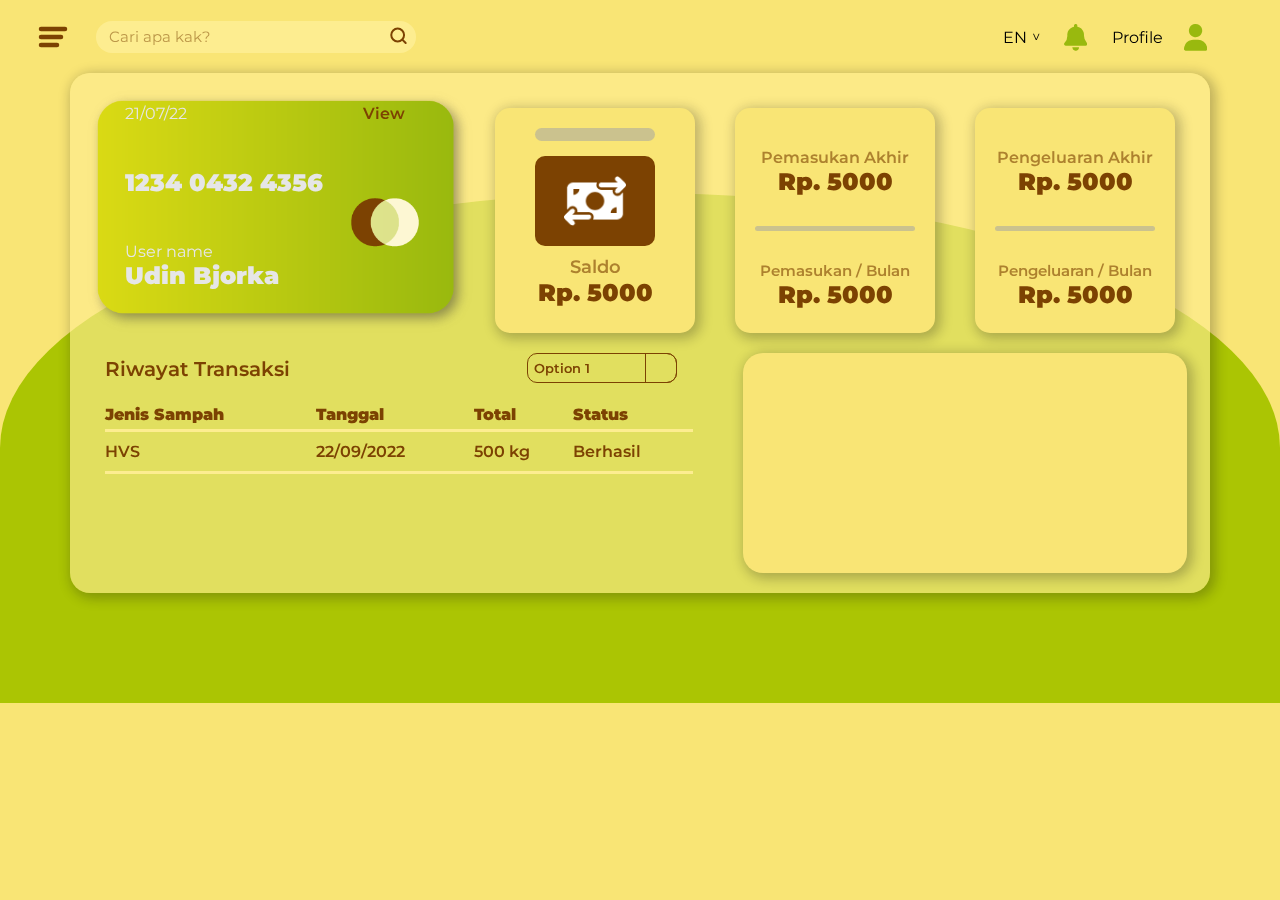
==== Coding/Dashboard/dashboard.html @ cef1a3d8 "Add files via upload" ====
<!DOCTYPE html>
<html lang="en">
  <head>
    <meta charset="UTF-8" />
    <meta http-equiv="X-UA-Compatible" content="IE=edge" />
    <meta name="viewport" content="width=device-width, initial-scale=1.0" />
    <title>Document</title>

    <link rel="stylesheet" href="css/dashboard.css" />
    <link
      rel="stylesheet"
      href="https://cdnjs.cloudflare.com/ajax/libs/font-awesome/6.2.0/css/all.min.css"
      integrity="sha512-xh6O/CkQoPOWDdYTDqeRdPCVd1SpvCA9XXcUnZS2FmJNp1coAFzvtCN9BmamE+4aHK8yyUHUSCcJHgXloTyT2A=="
      crossorigin="anonymous"
      referrerpolicy="no-referrer"
    />
  </head>
  <body>
    <div class="container">
      <div class="sidebar-outer" onclick="showSidebar(0)"></div>
      <nav class="sidebar">
        <div style="width: 100%; height: 100%; position: relative">
          <div class="sidebar-header">
            <div
              class="sidebar-logo"
              style="width: 80%; height: 80%; border: dashed 1pt #fded90"
            >
              Logo
            </div>
            <svg
              class="back-button"
              viewBox="0 0 128 128"
              onclick="showSidebar(0)"
            >
              <path d="M96 24 l-64 40 l64 40" />
            </svg>
          </div>
          <div class="sidebar-items-container">
            <div class="sidebar-items active">
              <a href="#"><div>Dashboard</div></a>
            </div>
            <div class="sidebar-items">
              <a href="#"><div>Setor Sampah</div></a>
            </div>
            <div class="sidebar-items">
              <a href="#"><div>Edukasi</div></a>
            </div>
          </div>
          <div class="sidebar-footer sidebar-items">
            <a href="#">
              <div style="height: 12pt; margin: 0 4pt">
                <svg
                  style="height: 100%"
                  xmlns="http://www.w3.org/2000/svg"
                  viewBox="0 0 17.22 15.07"
                >
                  <title>Asset 9</title>
                  <g id="Layer_2" data-name="Layer 2">
                    <g id="Layer_1-2" data-name="Layer 1">
                      <path
                        d="M13.49,8.61l0,.05c-.07.06-.15.11-.21.17-.73.73-1.46,1.47-2.2,2.2a1.06,1.06,0,0,0-.34,1,1,1,0,0,0,.74.83,1.05,1.05,0,0,0,1.12-.3l4.2-4.21a1.08,1.08,0,0,0,0-1.65L14.45,4.31,12.63,2.5A1.08,1.08,0,1,0,11.1,4l2.29,2.3.14.15H6.46a1.08,1.08,0,1,0,0,2.15h7ZM0,7.53v4.32a3.22,3.22,0,0,0,3.21,3.21H5.35A1.49,1.49,0,0,0,5.71,15a1.08,1.08,0,0,0-.31-2.1H3.28a1.07,1.07,0,0,1-1.13-1.13V3.28A1.08,1.08,0,0,1,3.29,2.15h2A1.08,1.08,0,1,0,5.33,0H3.23a3.31,3.31,0,0,0-.55.05A3.21,3.21,0,0,0,0,3.26Z"
                        fill="#fded90"
                      />
                      <path
                        d="M13.49,8.61h-7a1.08,1.08,0,1,1,0-2.15h7.07l-.14-.15L11.1,4A1.08,1.08,0,1,1,12.63,2.5l1.82,1.81L16.83,6.7a1.08,1.08,0,0,1,0,1.65l-4.2,4.21a1.05,1.05,0,0,1-1.12.3,1,1,0,0,1-.74-.83,1.06,1.06,0,0,1,.34-1c.74-.73,1.47-1.47,2.2-2.2.06-.06.14-.11.21-.17Z"
                        fill="#fded90"
                      />
                      <path
                        d="M0,7.53V3.26A3.21,3.21,0,0,1,2.68.05a3.31,3.31,0,0,1,.55,0h2.1a1.08,1.08,0,1,1,0,2.15h-2A1.08,1.08,0,0,0,2.15,3.28v8.5a1.07,1.07,0,0,0,1.13,1.13H5.4A1.08,1.08,0,0,1,5.71,15a1.49,1.49,0,0,1-.36.05H3.21A3.22,3.22,0,0,1,0,11.85Z"
                        fill="#fded90"
                      />
                    </g>
                  </g>
                </svg>
              </div>
              <div>Log Out</div>
            </a>
          </div>
        </div>
      </nav>
      <div class="header">
        <div
          class="hamburger header-content row"
          style="justify-content: flex-start"
        >
          <svg
            class="hamburger-button"
            viewBox="0 0 128 128"
            onclick="showSidebar(1)"
          >
            <path d="M 16 32 h96" />
            <path d="M 16 64 h80" />
            <path d="M 16 96 h64" />
          </svg>
          <div class="header-search row inactive">
            <input
              style="width: 100%; height: 100%"
              placeholder="Cari apa kak?"
            />
            <div
              style="height: calc(100% - 8pt); margin: 4pt 6pt 4pt 0"
              onclick="showSearchBar(1)"
            >
              <svg
                viewBox="0 16 128 128"
                style="
                  height: 100%;
                  stroke: #7c4202;
                  stroke-width: 12;
                  stroke-linecap: round;
                  fill: #fded90;
                "
              >
                <path d="M112 112 l-32 -32" />
                <circle cx="50%" cy="50%" r="30%" />
              </svg>
            </div>
          </div>
          <div
            class="header-search-outer"
            style="width: 100%; height: 100%; position: fixed; top: 0; left: 0"
            onclick="showSearchBar(0)"
          ></div>
        </div>
        <div
          class="user-settings header-content row"
          style="justify-content: flex-end; padding-right: 28pt"
        >
          <div class="lang" style="height: min-content; display: flex">
            <div>EN</div>
            <div style="font-size: 9pt">v</div>
          </div>
          <div class="small-icon">
            <svg xmlns="http://www.w3.org/2000/svg" viewBox="0 0 15.75 18">
              <title>lonceng</title>
              <g id="Layer_2" data-name="Layer 2">
                <g id="Layer_1-2" data-name="Layer 1">
                  <path
                    d="M15.75,13.29v.42a1.27,1.27,0,0,1-1.42.92H1.3a1.08,1.08,0,0,1-.18,0,1.12,1.12,0,0,1-1.07-.78.5.5,0,0,0,0-.13v-.42a2.11,2.11,0,0,1,.51-.8A6.72,6.72,0,0,0,2.25,7.85a9.92,9.92,0,0,1,0-1.09A5.51,5.51,0,0,1,5.66,2.15a10.71,10.71,0,0,1,1.09-.38V1.1A1,1,0,0,1,7.12.3,3.55,3.55,0,0,1,7.66,0h.43s0,0,.05,0A1.12,1.12,0,0,1,9,1.17v.62l.13,0a5.55,5.55,0,0,1,4.06,3.65,6.53,6.53,0,0,1,.31,2.4,6.69,6.69,0,0,0,1.74,4.61A2.11,2.11,0,0,1,15.75,13.29Z"
                    fill="#99b90e"
                  />
                  <path
                    d="M7.59,18l-.4-.11a2.23,2.23,0,0,1-1.56-2v-.16h4.5A2.27,2.27,0,0,1,8.27,18a.35.35,0,0,0-.11,0Z"
                    fill="#99b90e"
                  />
                </g>
              </g>
            </svg>
          </div>
          <div style="height: min-content">Profile</div>
          <div class="small-icon">
            <svg xmlns="http://www.w3.org/2000/svg" viewBox="0 0 14 16.01">
              <title>profil</title>
              <g id="Layer_2" data-name="Layer 2">
                <g id="Layer_1-2" data-name="Layer 1">
                  <path
                    d="M0,14.66c.05-.29.09-.59.15-.88A5.56,5.56,0,0,1,4.59,9.59a8,8,0,0,1,1-.09H8.44a5.55,5.55,0,0,1,5.38,4.18c.07.28.1.57.15.86l0,.15v.56a1.06,1.06,0,0,1-1.17.76C8.91,16,5,16,1.08,16H.89a.93.93,0,0,1-.79-.51,2.44,2.44,0,0,1-.1-.24Z"
                    fill="#99b90e"
                  />
                  <path
                    d="M7.34,0a8.41,8.41,0,0,1,.87.19A4,4,0,1,1,6.55,0l.11,0Z"
                    fill="#99b90e"
                  />
                </g>
              </g>
            </svg>
          </div>
        </div>
      </div>
      <div class="content">
        <div class="rounded-background">
          <div class="wrap-content">
            <div class="row-1">
              <div class="card-rekening">
                <img src="img/Asset 3.png" alt="" id="img-rekening" />
                <div class="tanggal rek-text">
                  21/07/22
                  <a href="#rekening">View</a>
                </div>
                <div class="no-rekening rek-text">1234 0432 4356</div>
                <div class="title-username rek-text">User name</div>
                <div class="username rek-text">Udin Bjorka</div>
              </div>
              <div class="three-card">
                <div class="card-saldo card-item">
                  <div class="line-card-weight"></div>
                  <a href="#saldo">
                    <div class="wrap-icon">
                      <img src="img/Asset 8.png" alt="" />
                    </div>
                  </a>
                  <div class="title">Saldo</div>
                  <div class="saldo">Rp. 5000</div>
                </div>
                <div class="flexible">
                  <div class="card-masuk card-item">
                    <div class="title">Pemasukan Akhir</div>
                    <div class="saldo">Rp. 5000</div>
                    <div class="line-card"></div>
                    <div class="title">Pemasukan / Bulan</div>
                    <div class="saldo">Rp. 5000</div>
                  </div>
                  <div class="card-keluar card-item">
                    <div class="title">Pengeluaran Akhir</div>
                    <div class="saldo">Rp. 5000</div>
                    <div class="line-card"></div>
                    <div class="title">Pengeluaran / Bulan</div>
                    <div class="saldo">Rp. 5000</div>
                  </div>
                </div>
              </div>
            </div>
            <div class="row-2">
              <div class="wrap-riwayat">
                <div class="wrap-riwayat-header">
                  <div class="title-riwayat">Riwayat Transaksi</div>
                  <div class="filter">
                    <div class="box">
                      <select>
                        <option>Option 1</option>
                        <option>Option 2</option>
                        <option>Option 3</option>
                        <option>Option 4</option>
                        <option>Option 5</option>
                      </select>
                    </div>
                    <i class="fa-solid fa-arrow-down-a-z filter-icon"></i>
                  </div>
                </div>
                <div class="tables-content">
                  <table>
                    <tr>
                      <th>Jenis Sampah</th>
                      <th>Tanggal</th>
                      <th>Total</th>
                      <th>Status</th>
                      <th></th>
                    </tr>
                    <tr>
                      <td>
                        <i class="fa-solid fa-circle"></i>
                        HVS
                      </td>
                      <td>22/09/2022</td>
                      <td>500 kg</td>
                      <td>Berhasil</td>
                      <td><i class="fa-solid fa-ellipsis-vertical"></i></td>
                    </tr>
                  </table>
                </div>
              </div>
              <div class="grafik"></div>
            </div>
          </div>
        </div>
      </div>
    </div>
  </body>
  <script type="text/javascript">
    function showSidebar(state) {
      doc1 = document.getElementsByClassName("sidebar-outer")[0];
      doc2 = document.getElementsByClassName("sidebar")[0];
      if (state) {
        doc1.classList.add("active");
        doc2.classList.add("active");
      } else {
        doc1.classList.remove("active");
        doc2.classList.remove("active");
      }
    }
    function showSearchBar(state) {
      if (state) {
        if (
          document
            .getElementsByClassName("header-search")[0]
            .classList.contains("inactive") &&
          window.innerHeight < 768
        ) {
          document
            .getElementsByClassName("header-search")[0]
            .classList.remove("inactive");
          document
            .getElementsByClassName("header-search-outer")[0]
            .classList.add("active");
        }
      } else {
        document
          .getElementsByClassName("header-search")[0]
          .classList.add("inactive");
        document
          .getElementsByClassName("header-search-outer")[0]
          .classList.remove("active");
      }
    }
  </script>
</html>
---- Coding/Dashboard/css/dashboard.css ----
@import url('https://fonts.googleapis.com/css2?family=Montserrat:wght@400;600;700&display=swap');

:root {
    --header-height: 48pt;
    --header-font-size: 12pt;
}

* {
    margin: 0;
    padding: 0;
    box-sizing: border-box;
    font-family: 'Montserrat';
}

html,
body {
    height: 100%;
    overflow: hidden;
}

::placeholder {
    /* Chrome, Firefox, Opera, Safari 10.1+ */
    color: #7c4202;
    opacity: 50%;
}

:-ms-input-placeholder {
    /* Internet Explorer 10-11 */
    color: #7c4202;
    opacity: 50%;
}

::-ms-input-placeholder {
    /* Microsoft Edge */
    color: #7c4202;
    opacity: 50%;
}

.container {
    width: 100%;
    height: 100%;
    background: #f9e575;
}

.row {
    display: flex;
}

.header {
    width: 100%;
    height: calc(var(--header-height) - 8pt);
    padding: 16pt 16pt 0 16pt;
    display: flex;
    z-index: 20;
    overflow: hidden;
    position: relative;
}

.header .hamburger {
    z-index: 25 !important;
}

.header .header-content {
    height: 100%;
    width: 100%;
    display: flex;
    z-index: 20;
}

.header .row {
    align-items: center;
}

.header .user-settings {
    height: 24pt;
    position: absolute;
}

.header .user-settings div {
    margin: 0 8pt;
}

.header .user-settings .lang div {
    margin: 0 2pt;
}

.hamburger-button {
    margin-right: 8pt;
    width: var(--header-height);
    height: 100%;
    stroke: #7c4202;
    stroke-width: 18;
    stroke-linecap: round;
    cursor: pointer;
}

.header .header-search {
    width: 240pt;
    height: 100%;
    font-weight: 100;
    background: #fded90;
    border-radius: 12pt;
    overflow: hidden;
    font-size: var(--header-font-size);
    z-index: 25;
    justify-content: flex-end;
    transition: width 0.5s;
}

.header-search.inactive {
    width: 24pt;
}

.header-search input {
    color: #7c4202;
    padding: 0 10pt;
    font-size: 11pt;
    background: none;
    border: none;
}

.header-search input:focus {
    outline: none;
    background: none;
    border: none;
}

.header-search-outer {
    display: none;
}

.header-search-outer.active {
    display: initial;
}

.sidebar-outer {
    width: 100%;
    height: 100%;
    position: fixed;
    top: 0;
    left: 0;
    z-index: 0;
    backdrop-filter: blur(2px);
}

.sidebar-outer.active {
    z-index: 50;
}

.sidebar {
    width: 240pt;
    height: 100%;
    position: fixed;
    left: 0;
    z-index: 60;
    transform: translateX(-100%);
    transition: transform 0.3s;
    background: #7c4202;
    font-weight: 600;
}

.sidebar.active {
    transform: translateX(0);
}

.sidebar-header {
    height: 64pt;
    padding: 8pt 16pt;
    display: flex;
    justify-content: space-between;
    align-items: center;
}

.sidebar-items-container {
    padding: 48pt 0;
}

.sidebar-items {
    width: 100%;
    height: 48pt;
    font-size: 14pt;
    color: rgba(253, 236, 144, 80%);
    transition: color, background 0.2s;
}

.sidebar-items-container .sidebar-items:hover {
    color: rgba(253, 236, 144, 100%);
}

.sidebar-items-container .sidebar-items.active {
    color: rgba(253, 236, 144, 100%);
    border-left: solid 6pt #9aaf3e;
}

.sidebar-items-container a,
.sidebar-footer a {
    width: 100%;
    height: 100%;
    padding: 0 16pt 0 48pt;
    text-align: center;
    display: flex;
    align-items: center;
    color: inherit;
}

.sidebar-footer a {
    justify-content: flex-end;
}

.sidebar-footer {
    position: absolute;
    bottom: 0;
    background: #7c4202;
    font-size: 11pt;
    color: #fded90;
    border-top: dashed 1pt #fded90;
}

.sidebar .back-button {
    height: 18pt;
    fill: none;
    stroke: #fded90;
    stroke-width: 14;
    stroke-linecap: round;
    cursor: pointer;
    /*
				position: absolute; left: calc(100% - 12pt);
				transform: translateX(-100%);*/
}

a {
    text-decoration: none;
    -webkit-tap-highlight-color: transparent;
}

.small-icon {
    width: 20pt;
    height: 20pt;
    margin: 0 6pt;
    border-radius: 2pt;
}

.small-icon svg {
    height: 100%;
}

.rounded-background {
    width: 100%;
    height: 510px;
    top: 0;
    background: #abc503;
    padding: 70px;
    border-radius: 500% 500% 0px 0px;
    transform: translateY(140px);
}

.wrap-content {
    display: flex;
    flex-direction: column;
    width: 100%;
    height: 520px;
    background: rgb(253, 237, 144, 0.65);
    transform: translateY(-190px);
    border-radius: 20px;
    padding: 15px;
    box-shadow: 3px 3px 12px 3px rgba(20, 20, 20, 0.25);
}

.row-1 {
    display: flex;
    justify-content: space-between;
}

.three-card {
    display: flex;
    width: 100%;
}

.card-rekening {
    width: 55%;
}

.rek-text {
    display: flex;
    margin-left: 40px;
    color: #e6e6e6;
}

#img-rekening {
    width: 100%;
}

.tanggal {
    display: flex;
    justify-content: space-between;
    font-size: 16px;
    margin-top: -235px;
    font-weight: 400;
}

.tanggal a {
    margin-right: 70px;
    color: #7c4202;
    font-weight: 600;
}

.no-rekening {
    font-size: 24px;
    font-weight: 900;
    margin-top: 45px;
}

.title-username {
    font-size: 16px;
    margin-top: 45px;
    font-weight: 400;
}

.username {
    font-size: 24px;
    font-weight: 900;
}

.card-item {
    width: 200px;
    margin: 0 20px;
    background: #f9e575;
}

.card-item:nth-child(1) {
    border-radius: 15px;
    box-shadow: 3px 3px 12px 3px rgba(20, 20, 20, 0.25);
    transform: translateY(20px);
}

.card-item:nth-child(2) {
    border-radius: 15px;
    box-shadow: 3px 3px 12px 3px rgba(20, 20, 20, 0.25);
    transform: translateY(20px);
}

.card-item:nth-child(3) {
    border-radius: 15px;
    box-shadow: 3px 3px 12px 3px rgba(20, 20, 20, 0.25);
    transform: translateY(20px);
}

.card-item:nth-child(4) {
    border-radius: 15px;
    box-shadow: 3px 3px 12px 3px rgba(20, 20, 20, 0.25);
    transform: translateY(20px);
}

.card-saldo {
    display: flex;
    flex-direction: column;
    padding-left: 40px;
    padding-right: 40px;
    padding-top: 20px;
    padding-bottom: 0px;
    height: 225px;
}

.card-masuk {
    display: flex;
    flex-direction: column;
    padding: 20px;
}

.card-keluar {
    display: flex;
    flex-direction: column;
    padding: 20px;
}

.line-card-weight {
    width: 100%;
    height: 13px;
    background: #cbc28e;
    margin-bottom: 15px;
    border-radius: 10px;
}

.wrap-icon {
    width: 100%;
    height: 90px;
    display: flex;
    justify-content: center;
    background: #7c4202;
    border-radius: 10px;
    margin-bottom: 10px;
    padding: 20px;
    cursor: pointer;
}

.flexible {
    display: flex;
}

.title {
    font-size: 18px;
    font-weight: 600;
    color: rgb(124, 66, 2, 0.61);
    text-align: center;
}

.title:nth-child(1) {
    font-size: 16px;
    margin-top: 20px;
}

.title:nth-child(4) {
    font-size: 15px;
}

.saldo {
    font-size: 24px;
    font-weight: 900;
    color: #7c4202;
    text-align: center;
}

.line-card {
    width: 100%;
    height: 5px;
    margin: 30px 0;
    border-radius: 20px;
    background: #cbc28e;
}

.row-2 {
    display: flex;
}

.wrap-riwayat {
    width: 53%;
    margin-right: 40px;
}

.wrap-riwayat-header {
    width: 100%;
    display: flex;
    justify-content: space-between;
    margin-top: 40px;
    margin-left: 20px;
}

.filter {
    display: flex;
}

.title-riwayat {
    font-size: 20px;
    font-weight: 600;
    margin: 4px 0;
    color: #7c4202;
}

.box {
    position: relative;
}

.box select {
    background: transparent;
    border: 1px solid #7c4202;
    border-radius: 10px;
    color: #7c4202;
    padding: 6px;
    width: 150px;
    -webkit-appearance: none;
    outline: none;
    font-family: 'Montserrat', sans-serif;
    font-weight: 600;
}

.box::before {
    content: "\f107";
    font-family: FontAwesome;
    position: absolute;
    top: 0;
    right: 0;
    width: 20%;
    height: 28px;
    text-align: center;
    font-size: 16px;
    line-height: 28px;
    border: 1px solid #7c4202;
    border-radius: 0 10px 10px 0;
    color: #7c4202;
    pointer-events: none;
}

.box:hover::before {
    background: #7c4202;
    color: #f9e575;
}

.box select option {
    padding: 30px;
}

.filter-icon {
    font-size: 22px;
    margin: 4px 8px;
    color: #7c4202;
}

.tables-content {
    width: 100%;
}

table {
    width: 100%;
    margin-top: 20px;
    margin-left: 20px;
    border-collapse: collapse;
}

th {
    text-align: left;
    padding-bottom: 5px;
    border-bottom: 3px solid #fded90;
    color: #7c4202;
    font-weight: 900;
}

td {
    padding: 10px 0;
    border-bottom: 3px solid #fded90;
    color: #7c4202;
    font-weight: 600;
}

.grafik {
    width: 40%;
    height: 220px;
    background: #f9e575;
    border-radius: 20px;
    margin-top: 40px;
    margin-left: 30px;
    box-shadow: 3px 3px 12px 3px rgba(20, 20, 20, 0.25);
}

@media screen and (max-width: 1024px) {
    .rounded-background {
        padding: 50px;
    }

    .wrap-content {
        height: 440px;
        transform: translateY(-180px);
    }

    .tanggal {
        font-size: 13px;
        /* margin-top: -180px; */
        margin-top: -56%;
    }

    .tanggal a {
        margin-right: 50px;
    }

    .no-rekening {
        font-size: 20px;
        margin-top: 30px;
    }

    .title-username {
        font-size: 13px;
        margin-top: 30px;
    }

    .username {
        font-size: 20px;
    }

    .card-item {
        width: 147px;
    }

    .card-item:nth-child(1) {
        transform: translateY(10px);
    }

    .card-item:nth-child(2) {
        transform: translateY(10px);
    }

    .card-item:nth-child(3) {
        transform: translateY(10px);
    }

    .card-item:nth-child(4) {
        transform: translateY(10px);
    }

    .card-saldo {
        padding: 20px 30px;
        height: 180px;
    }

    .card-masuk {
        padding: 10px;
    }

    .card-keluar {
        padding: 10px;
    }

    .line-card-weight {
        height: 8px;
        margin-bottom: 12px;
    }

    .wrap-icon {
        height: 70px;
        padding: 15px;
    }

    .title {
        font-size: 14px;
    }

    .title:nth-child(1) {
        font-size: 12px;
    }

    .title:nth-child(4) {
        font-size: 11px;
    }

    .saldo {
        font-size: 16px;
    }

    .line-card {
        margin: 25px 0;
    }

    .wrap-riwayat-header {
        width: 100%;
        margin-left: 20px;
    }

    .filter {
        display: flex;
    }

    .title-riwayat {
        font-size: 18px;
        margin: 4px 0;
    }

    .box select {
        padding: 5px;
        width: 130px;
    }

    .box::before {
        height: 26px;
        line-height: 26px;
        pointer-events: none;
    }

    .filter-icon {
        font-size: 18px;
        margin: 4px 8px;
        color: #7c4202;
    }

    .wrap-riwayat {
        margin-right: 30px;
    }

    .tables-content {
        width: 100%;
    }

    table {
        margin-left: 20px;
    }

    th {
        font-size: 14px;
    }

    td {
        font-size: 14px;
    }

    .grafik {
        height: 180px;
    }
}

@media screen and (min-width: 769px) {

    .header .header-content {
        width: 50%;
    }

    .header .user-settings {
        position: unset;
    }

    .header-search.inactive {
        width: 240pt;
    }

    
}

@media screen and (max-width: 768px) {
    body {
        height: 100%;
        overflow: auto;
    }

    .container {
        height: 150%;
    }

    .row-1 {
        flex-direction: column;
    }

    .rounded-background {
        height: 750px;
        transform: translateY(300px);
    }

    .wrap-content {
        height: 850px;
        transform: translateY(-180px);
    }

    .card-rekening {
        width: 400px;
        /* margin-top: -150px; */
        margin-top: -25%;
        /* margin-left: 130px; */
        margin-left: 20%;
        margin-bottom: 50px;
    }

    .card-item {
        display: flex;
        width: 40%;
    }

    .flexible {
        display: flex;
        width: 100%;
    }

    .tanggal {
        display: flex;
        justify-content: space-between;
        font-size: 14px;
        margin-top: -225px;
        font-weight: 400;
    }

    .tanggal a {
        margin-right: 70px;
        color: #7c4202;
        font-weight: 600;
    }

    .no-rekening {
        font-size: 22px;
        font-weight: 900;
        margin-top: 45px;
    }

    .title-username {
        font-size: 14px;
        margin-top: 45px;
        font-weight: 400;
    }

    .username {
        font-size: 22px;
    }

    .card-saldo {
        padding: 15px 25px;
        height: 220px;
    }

    .card-masuk {
        /* justify-content: center; */
        padding: 20px;
    }

    .card-keluar {
        /* justify-content: center; */
        padding: 20px;
    }

    .line-card-weight {
        height: 10px;
        margin-bottom: 25px;
    }

    .wrap-icon {
        padding: 10px;
        width: 70%;
        margin-left: 15%;
        cursor: pointer;
    }

    .title {
        font-size: 16px;
    }

    .title:nth-child(1) {
        font-size: 13px;
    }

    .title:nth-child(4) {
        font-size: 12px;
    }

    .saldo {
        font-size: 18px;
    }

    .line-card {
        width: 100%;
        height: 6px;
        margin: 20px 0;
        border-radius: 20px;
        background: #cbc28e;
    }

     .row-2 {
        flex-direction: column-reverse;
    }

    .grafik {
        width: 90%;
        height: 250px;
        margin-right: 50px;
    }

    .tables-content {
        width: 95%;
    }

    .wrap-riwayat {
        width: 100%;
    }

    .wrap-riwayat-header {
        width: 95%;
    }
}

@media screen and (max-width: 425px) {
    body {
        height: 100%;
        overflow-x: hidden;
    }

    .rounded-background {
        padding: 0;
        height: 1300px;
        border-radius: 250px 250px 0 0;
        transform: translateY(300px);
    }
    
    .wrap-content {
        height: 1440px;
        border-radius: 100px 100px 0 0;
        transform: translateY(-140px);
    }

    .card-rekening {
        width: 350px;
        margin-left: 8%;
        margin-top: -35%;
    }

    .tanggal {
        font-size: 13px;
        margin-top: -195px;
    }

    .tanggal a {
        margin-right: 50px;
    }

    .no-rekening {
        font-size: 21px;
        margin-top: 37px;
    }

    .title-username {
        font-size: 13px;
        margin-top: 37px;
    }

    .username {
        font-size: 21px;
    }

    .three-card {
        width: 100%;
        flex-direction: column;
    }
    
    .card-item {
        display: flex;
        width: 40%;
        height: 220px;
        margin-bottom: 20px;
    }

    .card-saldo {
        margin-left: 120px;
    }

    .flexible {
        display: flex;
        width: 100%;
    }
}
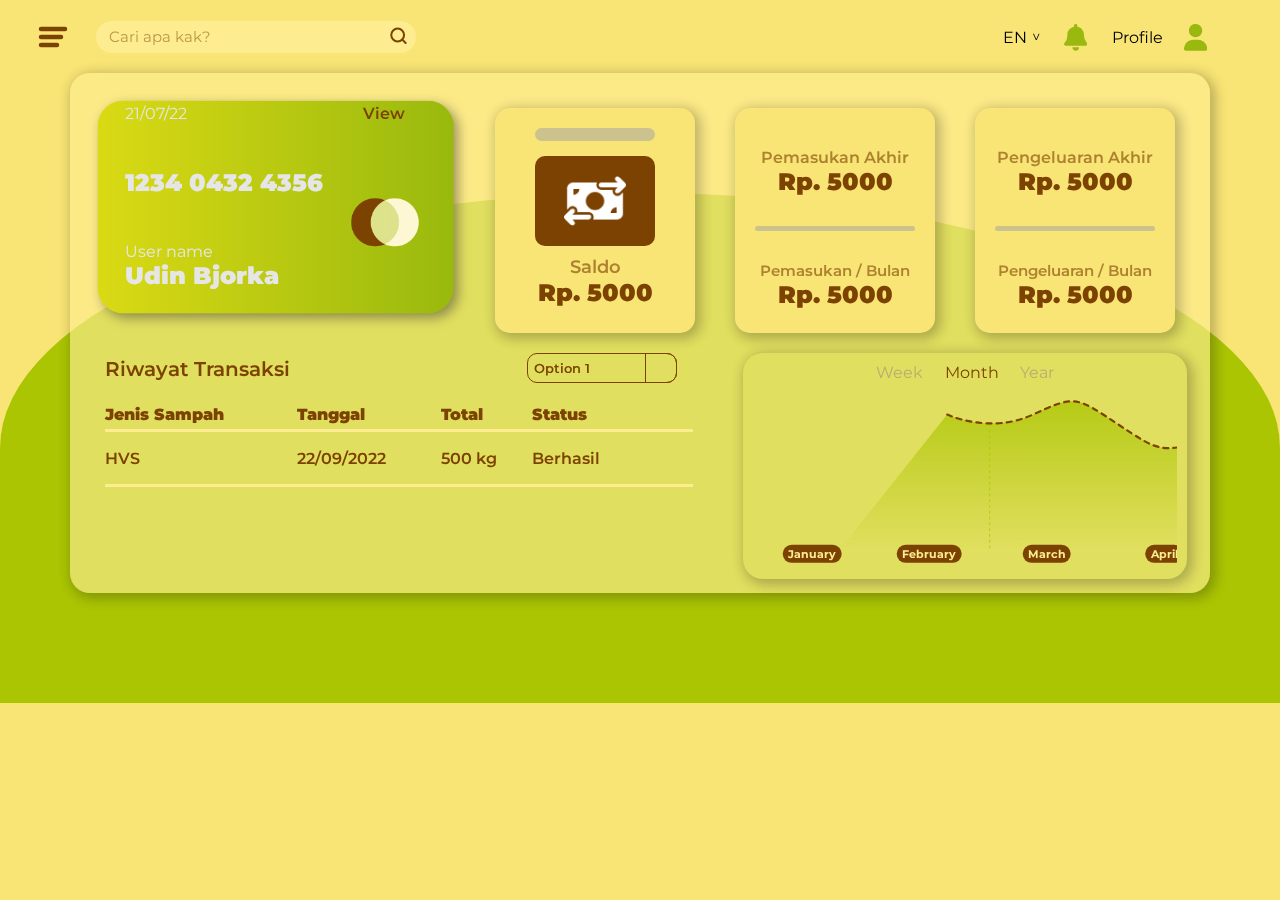
==== commit a14aacca: "Add files via upload" ====
--- a/Coding/Dashboard/dashboard.html
+++ b/Coding/Dashboard/dashboard.html
@@ -14,6 +14,80 @@
       crossorigin="anonymous"
       referrerpolicy="no-referrer"
     />
+
+    <style>
+      #the-graph svg {
+        width: 100%;
+        height: 100%;
+        fill: none;
+      }
+      #the-graph {
+        /* width: 512px;
+        height: 206px; */
+        width: 100%;
+        height: 90%;
+      }
+      #the-graph-time {
+        width: 100%;
+      }
+      #the-graph-time div {
+        color: #baad70;
+        padding: 0 8pt;
+        cursor: pointer;
+      }
+      #the-graph-time div.active {
+        color: #7c4202;
+      }
+
+      .dropbtn {
+        background-color: transparent;
+        /* color: white; */
+        color: #7c4202;
+        padding: 16px;
+        font-size: 16px;
+        border: none;
+        cursor: pointer;
+      }
+
+      .dropbtn:hover,
+      .dropbtn:focus {
+        background-color: none;
+      }
+
+      .dropdown {
+        position: relative;
+        display: inline-block;
+      }
+
+      .dropdown-content {
+        display: none;
+        position: absolute;
+        min-width: 160px;
+        overflow: auto;
+        border-radius: 10px;
+        background-color: #7c4202;
+        box-shadow: 0px 8px 16px 0px rgba(0, 0, 0, 0.2);
+        right: 0;
+        z-index: 1;
+      }
+
+      .dropdown-content a {
+        font-size: 12px;
+        color: white;
+        padding: 12px 16px;
+        text-decoration: none;
+        display: block;
+      }
+
+      .dropdown a:hover {
+        background-color: whitesmoke;
+        color: #7c4202;
+      }
+
+      .show {
+        display: block;
+      }
+    </style>
   </head>
   <body>
     <div class="container">
@@ -40,14 +114,14 @@
               <a href="#"><div>Dashboard</div></a>
             </div>
             <div class="sidebar-items">
-              <a href="#"><div>Setor Sampah</div></a>
+              <a href="../Transaksi/transaksi.html"><div>Setor Sampah</div></a>
             </div>
             <div class="sidebar-items">
-              <a href="#"><div>Edukasi</div></a>
+              <a href="../Edukasi/edukasi.html"><div>Edukasi</div></a>
             </div>
           </div>
           <div class="sidebar-footer sidebar-items">
-            <a href="#">
+            <a href="../Home/home.html">
               <div style="height: 12pt; margin: 0 4pt">
                 <svg
                   style="height: 100%"
@@ -244,18 +318,42 @@
                       <td>22/09/2022</td>
                       <td>500 kg</td>
                       <td>Berhasil</td>
-                      <td><i class="fa-solid fa-ellipsis-vertical"></i></td>
+                      <td>
+                        <!-- <div class="dropdown">
+                          <button onclick="myFunction()" class="dropbtn">
+                            Dropdown
+                          </button>
+                          <div id="myDropdown" class="dropdown-content">
+                            <a href="#home">Home</a>
+                            <a href="#about">About</a>
+                            <a href="#contact">Contact</a>
+                          </div>
+                        </div> -->
+
+                        <div class="dropdown">
+                          <button onclick="myFunction()" class="dropbtn">
+                            <i class="fa-solid fa-ellipsis-vertical"></i>
+                          </button>
+                          <div id="myDropdown" class="dropdown-content">
+                            <a href="#selengkapnya">Selengkapnya</a>
+                            <a href="#report_transaksi">Report Transaksi</a>
+                          </div>
+                        </div>
+                      </td>
                     </tr>
                   </table>
                 </div>
               </div>
-              <div class="grafik"></div>
+              <div class="grafik">
+                <div id="the-graph"></div>
+              </div>
             </div>
           </div>
         </div>
       </div>
     </div>
   </body>
+  <script type="text/javascript" src="js/graph.js"></script>
   <script type="text/javascript">
     function showSidebar(state) {
       doc1 = document.getElementsByClassName("sidebar-outer")[0];
@@ -293,4 +391,25 @@
       }
     }
   </script>
+  <script>
+    /* When the user clicks on the button, 
+toggle between hiding and showing the dropdown content */
+    function myFunction() {
+      document.getElementById("myDropdown").classList.toggle("show");
+    }
+
+    // Close the dropdown if the user clicks outside of it
+    window.onclick = function (event) {
+      if (!event.target.matches(".dropbtn")) {
+        var dropdowns = document.getElementsByClassName("dropdown-content");
+        var i;
+        for (i = 0; i < dropdowns.length; i++) {
+          var openDropdown = dropdowns[i];
+          if (openDropdown.classList.contains("show")) {
+            openDropdown.classList.remove("show");
+          }
+        }
+      }
+    };
+  </script>
 </html>
--- a/Coding/Dashboard/css/dashboard.css
+++ b/Coding/Dashboard/css/dashboard.css
@@ -533,12 +533,13 @@
 
 .grafik {
     width: 40%;
-    height: 220px;
-    background: #f9e575;
+    height: 226px;
+    background: none;
     border-radius: 20px;
     margin-top: 40px;
     margin-left: 30px;
     box-shadow: 3px 3px 12px 3px rgba(20, 20, 20, 0.25);
+    padding: 10px;
 }
 
 @media screen and (max-width: 1024px) {
@@ -726,12 +727,12 @@
     }
 
     .rounded-background {
-        height: 750px;
+        height: 800px;
         transform: translateY(300px);
     }
 
     .wrap-content {
-        height: 850px;
+        height: 880px;
         transform: translateY(-180px);
     }
 
@@ -926,4 +927,19 @@
         display: flex;
         width: 100%;
     }
+
+    .title-riwayat {
+        font-size: 16px;
+    }
+
+        .box select {
+            padding: 4px;
+            width: 100px;
+        }
+
+        .box::before {
+            height: 24px;
+            line-height: 24px;
+            pointer-events: none;
+        }
 }